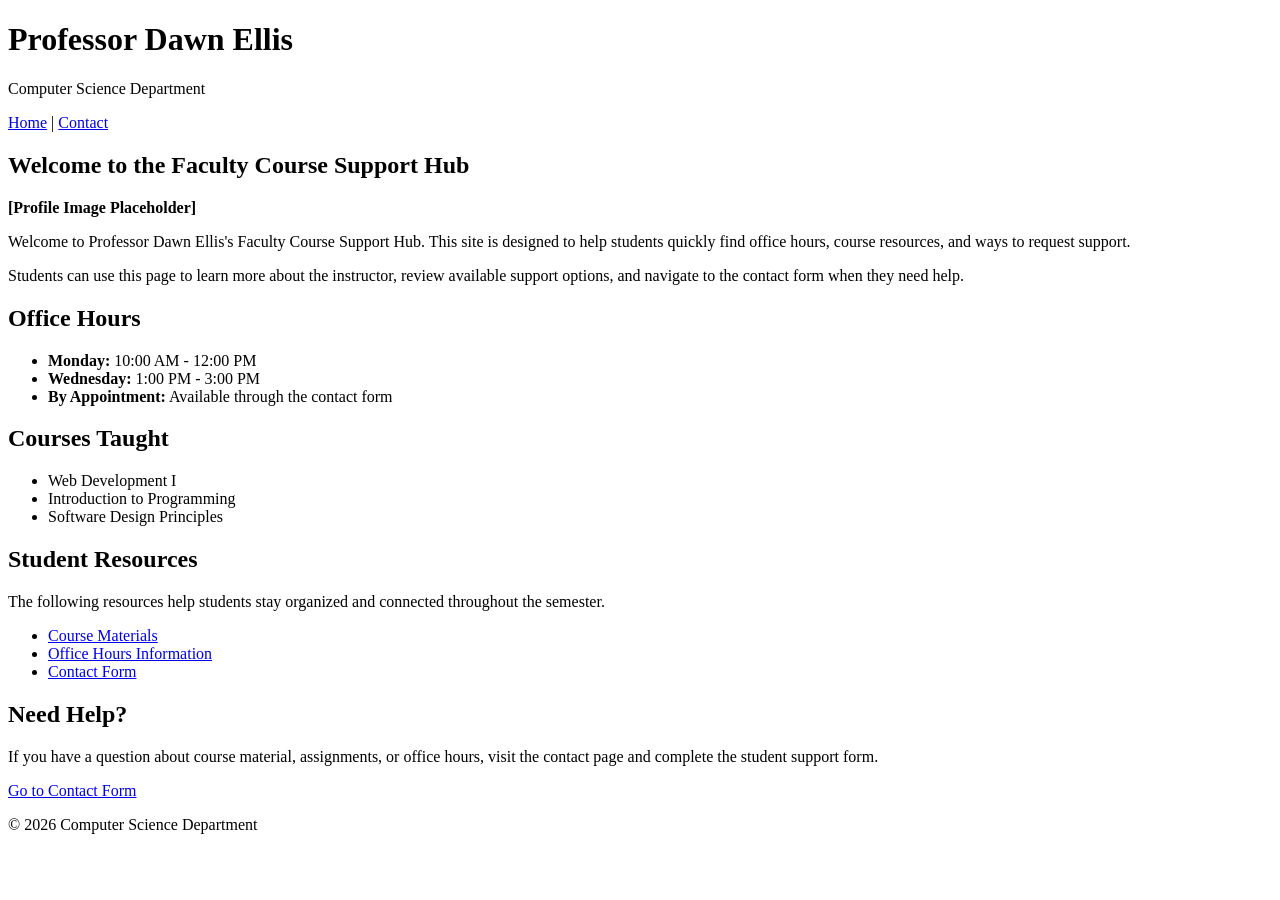
==== index.html @ a1b420f1 "Add faculty homepage HTML" ====
<!DOCTYPE html>
<html lang="en">
<head>
  <meta charset="UTF-8">
  <meta name="viewport" content="width=device-width, initial-scale=1.0">
  <title>Faculty Course Support Hub</title>
</head>
<body>

  <header>
    <h1>Professor Dawn Ellis</h1>
    <p>Computer Science Department</p>

    <nav>
      <a href="index.html">Home</a> |
      <a href="contact.html">Contact</a>
    </nav>
  </header>

  <main>
    <section>
      <h2>Welcome to the Faculty Course Support Hub</h2>

      <div>
        <p><strong>[Profile Image Placeholder]</strong></p>
      </div>

      <p>
        Welcome to Professor Dawn Ellis's Faculty Course Support Hub. This site is designed
        to help students quickly find office hours, course resources, and ways to request
        support.
      </p>

      <p>
        Students can use this page to learn more about the instructor, review available
        support options, and navigate to the contact form when they need help.
      </p>
    </section>

    <section>
      <h2>Office Hours</h2>

      <ul>
        <li><strong>Monday:</strong> 10:00 AM - 12:00 PM</li>
        <li><strong>Wednesday:</strong> 1:00 PM - 3:00 PM</li>
        <li><strong>By Appointment:</strong> Available through the contact form</li>
      </ul>
    </section>

    <section>
      <h2>Courses Taught</h2>

      <ul>
        <li>Web Development I</li>
        <li>Introduction to Programming</li>
        <li>Software Design Principles</li>
      </ul>
    </section>

    <section>
      <h2>Student Resources</h2>

      <p>
        The following resources help students stay organized and connected throughout the semester.
      </p>

      <ul>
        <li><a href="#">Course Materials</a></li>
        <li><a href="#">Office Hours Information</a></li>
        <li><a href="contact.html">Contact Form</a></li>
      </ul>
    </section>

    <section>
      <h2>Need Help?</h2>

      <p>
        If you have a question about course material, assignments, or office hours, visit
        the contact page and complete the student support form.
      </p>

      <p>
        <a href="contact.html">Go to Contact Form</a>
      </p>
    </section>
  </main>

  <footer>
    <p>&copy; 2026 Computer Science Department</p>
  </footer>

</body>
</html>
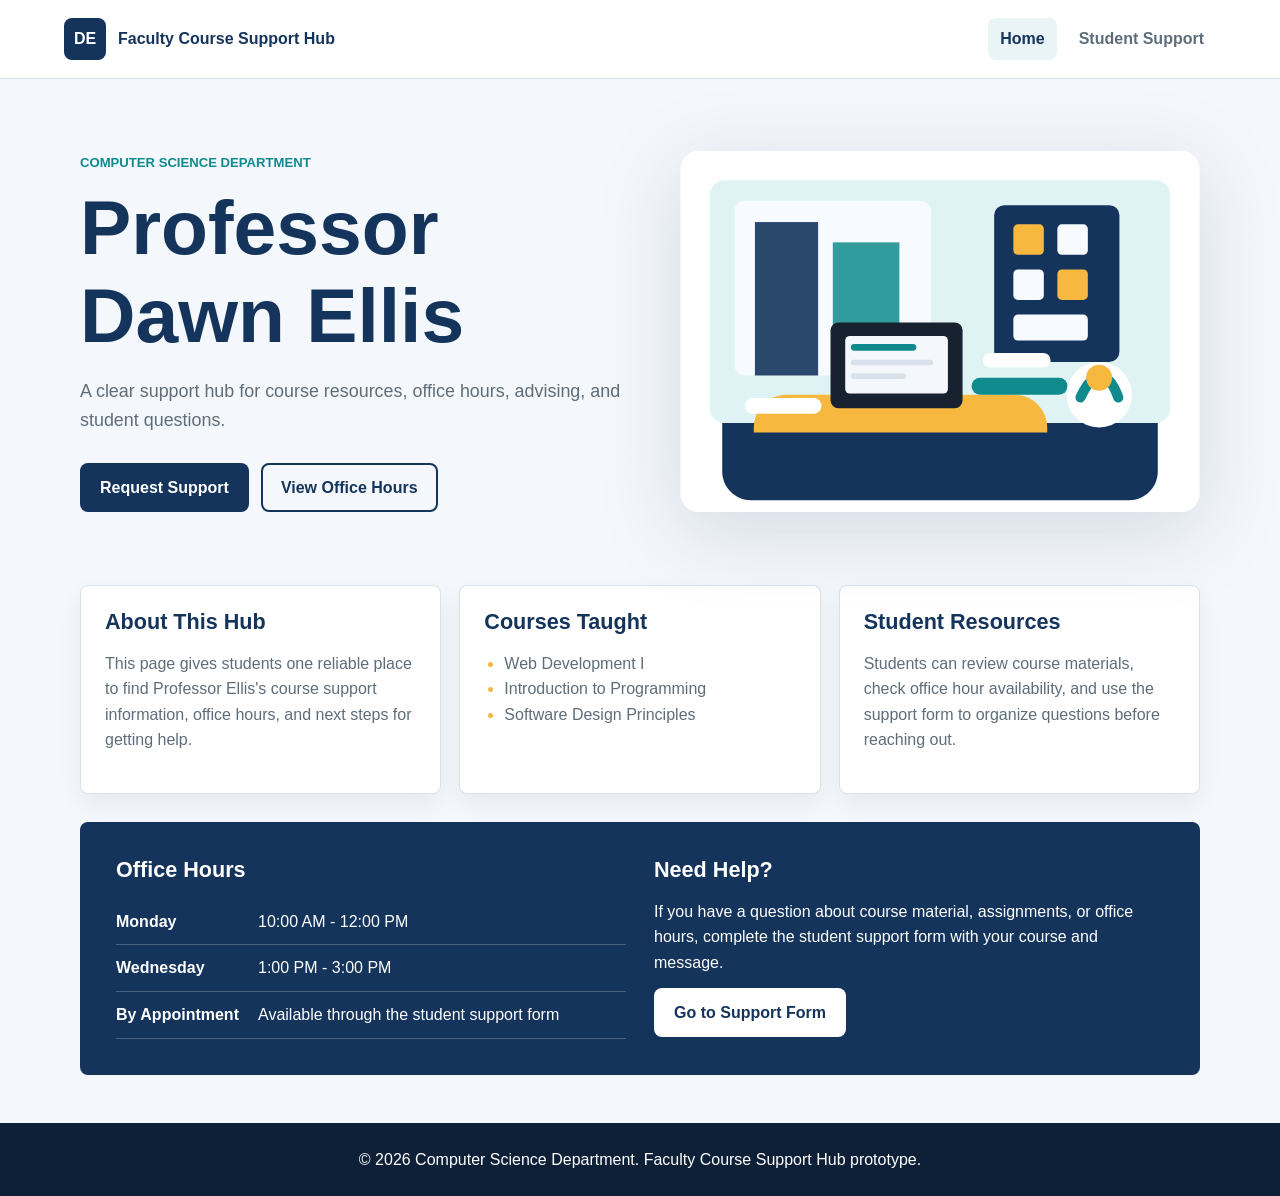
==== commit 23e5519c: "Add faculty profile homepage" ====
--- a/index.html
+++ b/index.html
@@ -1,93 +1,84 @@
-<!DOCTYPE html>
-<html lang="en">
-<head>
-  <meta charset="UTF-8">
-  <meta name="viewport" content="width=device-width, initial-scale=1.0">
-  <title>Faculty Course Support Hub</title>
-</head>
-<body>
-
-  <header>
-    <h1>Professor Dawn Ellis</h1>
-    <p>Computer Science Department</p>
-
-    <nav>
-      <a href="index.html">Home</a> |
-      <a href="contact.html">Contact</a>
-    </nav>
-  </header>
-
-  <main>
-    <section>
-      <h2>Welcome to the Faculty Course Support Hub</h2>
-
-      <div>
-        <p><strong>[Profile Image Placeholder]</strong></p>
-      </div>
-
-      <p>
-        Welcome to Professor Dawn Ellis's Faculty Course Support Hub. This site is designed
-        to help students quickly find office hours, course resources, and ways to request
-        support.
-      </p>
-
-      <p>
-        Students can use this page to learn more about the instructor, review available
-        support options, and navigate to the contact form when they need help.
-      </p>
-    </section>
-
-    <section>
-      <h2>Office Hours</h2>
-
-      <ul>
-        <li><strong>Monday:</strong> 10:00 AM - 12:00 PM</li>
-        <li><strong>Wednesday:</strong> 1:00 PM - 3:00 PM</li>
-        <li><strong>By Appointment:</strong> Available through the contact form</li>
-      </ul>
-    </section>
-
-    <section>
-      <h2>Courses Taught</h2>
-
-      <ul>
-        <li>Web Development I</li>
-        <li>Introduction to Programming</li>
-        <li>Software Design Principles</li>
-      </ul>
-    </section>
-
-    <section>
-      <h2>Student Resources</h2>
-
-      <p>
-        The following resources help students stay organized and connected throughout the semester.
-      </p>
-
-      <ul>
-        <li><a href="#">Course Materials</a></li>
-        <li><a href="#">Office Hours Information</a></li>
-        <li><a href="contact.html">Contact Form</a></li>
-      </ul>
-    </section>
-
-    <section>
-      <h2>Need Help?</h2>
-
-      <p>
-        If you have a question about course material, assignments, or office hours, visit
-        the contact page and complete the student support form.
-      </p>
-
-      <p>
-        <a href="contact.html">Go to Contact Form</a>
-      </p>
-    </section>
-  </main>
-
-  <footer>
-    <p>&copy; 2026 Computer Science Department</p>
-  </footer>
-
-</body>
-</html>+<!DOCTYPE html>
+<html lang="en">
+<head>
+  <meta charset="UTF-8">
+  <meta name="viewport" content="width=device-width, initial-scale=1.0">
+  <title>Faculty Course Support Hub | Professor Dawn Ellis</title>
+  <link rel="stylesheet" href="css/styles.css">
+</head>
+<body>
+  <header class="site-header">
+    <a class="brand" href="index.html" aria-label="Faculty Course Support Hub home">
+      <span class="brand-mark">DE</span>
+      <span>Faculty Course Support Hub</span>
+    </a>
+    <nav class="site-nav" aria-label="Main navigation">
+      <a href="index.html" aria-current="page">Home</a>
+      <a href="contact.html">Student Support</a>
+    </nav>
+  </header>
+
+  <main>
+    <section class="hero">
+      <div class="hero-copy">
+        <p class="eyebrow">Computer Science Department</p>
+        <h1>Professor Dawn Ellis</h1>
+        <p class="lede">A clear support hub for course resources, office hours, advising, and student questions.</p>
+        <div class="hero-actions">
+          <a class="button primary" href="contact.html">Request Support</a>
+          <a class="button secondary" href="#office-hours">View Office Hours</a>
+        </div>
+      </div>
+      <img class="hero-image" src="assets/faculty-hero.svg" alt="Illustration of a faculty workspace and campus building">
+    </section>
+
+    <section class="profile-grid" aria-label="Faculty page overview">
+      <article class="profile-card">
+        <h2>About This Hub</h2>
+        <p>This page gives students one reliable place to find Professor Ellis's course support information, office hours, and next steps for getting help.</p>
+      </article>
+      <article class="profile-card">
+        <h2>Courses Taught</h2>
+        <ul>
+          <li>Web Development I</li>
+          <li>Introduction to Programming</li>
+          <li>Software Design Principles</li>
+        </ul>
+      </article>
+      <article class="profile-card">
+        <h2>Student Resources</h2>
+        <p>Students can review course materials, check office hour availability, and use the support form to organize questions before reaching out.</p>
+      </article>
+    </section>
+
+    <section class="details-band" id="office-hours">
+      <div>
+        <h2>Office Hours</h2>
+        <dl class="info-list">
+          <div>
+            <dt>Monday</dt>
+            <dd>10:00 AM - 12:00 PM</dd>
+          </div>
+          <div>
+            <dt>Wednesday</dt>
+            <dd>1:00 PM - 3:00 PM</dd>
+          </div>
+          <div>
+            <dt>By Appointment</dt>
+            <dd>Available through the student support form</dd>
+          </div>
+        </dl>
+      </div>
+      <div>
+        <h2>Need Help?</h2>
+        <p>If you have a question about course material, assignments, or office hours, complete the student support form with your course and message.</p>
+        <a class="button light" href="contact.html">Go to Support Form</a>
+      </div>
+    </section>
+  </main>
+
+  <footer class="site-footer">
+    <p>&copy; 2026 Computer Science Department. Faculty Course Support Hub prototype.</p>
+  </footer>
+</body>
+</html>
--- a/css/styles.css
+++ b/css/styles.css
@@ -0,0 +1,372 @@
+:root {
+  --school-primary: #14345c;
+  --school-secondary: #0f8b8d;
+  --school-accent: #f6b83f;
+  --ink: #18212f;
+  --muted: #5f6d7a;
+  --surface: #ffffff;
+  --soft-surface: #f4f7fb;
+  --line: #d9e2ec;
+  --radius: 8px;
+  --shadow: 0 18px 40px rgba(20, 52, 92, 0.14);
+}
+
+* {
+  box-sizing: border-box;
+}
+
+body {
+  margin: 0;
+  color: var(--ink);
+  background: var(--soft-surface);
+  font-family: Arial, Helvetica, sans-serif;
+  line-height: 1.6;
+}
+
+a {
+  color: inherit;
+}
+
+.site-header {
+  display: flex;
+  align-items: center;
+  justify-content: space-between;
+  gap: 24px;
+  padding: 18px clamp(18px, 5vw, 64px);
+  background: var(--surface);
+  border-bottom: 1px solid var(--line);
+}
+
+.brand {
+  display: inline-flex;
+  align-items: center;
+  gap: 12px;
+  color: var(--school-primary);
+  font-weight: 800;
+  text-decoration: none;
+}
+
+.brand-mark {
+  display: grid;
+  width: 42px;
+  height: 42px;
+  place-items: center;
+  color: #fff;
+  background: var(--school-primary);
+  border-radius: 8px;
+}
+
+.site-nav {
+  display: flex;
+  gap: 10px;
+  flex-wrap: wrap;
+}
+
+.site-nav a {
+  padding: 8px 12px;
+  color: var(--muted);
+  text-decoration: none;
+  border-radius: 8px;
+  font-weight: 700;
+}
+
+.site-nav a[aria-current="page"],
+.site-nav a:hover {
+  color: var(--school-primary);
+  background: #eaf3f5;
+}
+
+main {
+  width: min(1120px, calc(100% - 32px));
+  margin: 0 auto;
+}
+
+.hero {
+  display: grid;
+  grid-template-columns: minmax(0, 1fr) minmax(320px, 520px);
+  gap: clamp(24px, 5vw, 56px);
+  align-items: center;
+  padding: clamp(32px, 7vw, 72px) 0;
+}
+
+.hero-copy {
+  max-width: 650px;
+}
+
+.eyebrow {
+  margin: 0 0 10px;
+  color: var(--school-secondary);
+  font-size: 0.82rem;
+  font-weight: 800;
+  letter-spacing: 0;
+  text-transform: uppercase;
+}
+
+h1,
+h2 {
+  margin: 0;
+  color: var(--school-primary);
+  line-height: 1.15;
+}
+
+h1 {
+  font-size: clamp(2.4rem, 7vw, 4.8rem);
+}
+
+h2 {
+  font-size: 1.35rem;
+}
+
+.lede,
+.page-heading p {
+  color: var(--muted);
+  font-size: 1.12rem;
+}
+
+.hero-actions {
+  display: flex;
+  gap: 12px;
+  flex-wrap: wrap;
+  margin-top: 28px;
+}
+
+.button {
+  display: inline-flex;
+  align-items: center;
+  justify-content: center;
+  min-height: 44px;
+  padding: 10px 18px;
+  border: 2px solid transparent;
+  border-radius: 8px;
+  font-weight: 800;
+  text-decoration: none;
+  cursor: pointer;
+}
+
+.button.primary {
+  color: #fff;
+  background: var(--school-primary);
+}
+
+.button.secondary {
+  color: var(--school-primary);
+  border-color: var(--school-primary);
+  background: transparent;
+}
+
+.button.light {
+  margin-top: 12px;
+  color: var(--school-primary);
+  background: #fff;
+}
+
+.hero-image {
+  width: 100%;
+  max-height: 420px;
+  object-fit: contain;
+  filter: drop-shadow(var(--shadow));
+}
+
+.profile-grid {
+  display: grid;
+  grid-template-columns: repeat(3, minmax(0, 1fr));
+  gap: 18px;
+  margin-bottom: 28px;
+}
+
+.profile-card,
+.contact-panel,
+.interest-form {
+  background: var(--surface);
+  border: 1px solid var(--line);
+  border-radius: var(--radius);
+  box-shadow: 0 10px 24px rgba(24, 33, 47, 0.06);
+}
+
+.profile-card {
+  padding: 24px;
+}
+
+.profile-card p,
+.profile-card li,
+.contact-panel p {
+  color: var(--muted);
+}
+
+.profile-card ul {
+  margin-bottom: 0;
+  padding-left: 20px;
+}
+
+.profile-card li::marker,
+.check-list li::marker {
+  color: var(--school-accent);
+}
+
+.details-band {
+  display: grid;
+  grid-template-columns: repeat(2, minmax(0, 1fr));
+  gap: 28px;
+  margin-bottom: 48px;
+  padding: clamp(24px, 4vw, 36px);
+  color: #fff;
+  background: var(--school-primary);
+  border-radius: var(--radius);
+}
+
+.details-band h2 {
+  color: #fff;
+}
+
+.details-band p {
+  margin-bottom: 0;
+}
+
+.info-list {
+  margin: 16px 0 0;
+}
+
+.info-list div {
+  display: grid;
+  grid-template-columns: 130px 1fr;
+  gap: 12px;
+  padding: 10px 0;
+  border-bottom: 1px solid rgba(255, 255, 255, 0.22);
+}
+
+.info-list dt {
+  font-weight: 800;
+}
+
+.info-list dd {
+  margin: 0;
+}
+
+.page-heading {
+  max-width: 760px;
+  padding: clamp(30px, 6vw, 60px) 0 28px;
+}
+
+.form-layout {
+  display: grid;
+  grid-template-columns: minmax(0, 1fr) 320px;
+  gap: 24px;
+  align-items: start;
+  margin-bottom: 48px;
+}
+
+.interest-form {
+  padding: clamp(20px, 4vw, 32px);
+}
+
+fieldset {
+  margin: 0 0 28px;
+  padding: 0;
+  border: 0;
+}
+
+legend {
+  margin-bottom: 14px;
+  color: var(--school-primary);
+  font-size: 1.2rem;
+  font-weight: 800;
+}
+
+label {
+  display: block;
+  margin: 14px 0 6px;
+  font-weight: 700;
+}
+
+input,
+select,
+textarea {
+  width: 100%;
+  min-height: 44px;
+  padding: 10px 12px;
+  color: var(--ink);
+  background: #fff;
+  border: 1px solid #b9c6d3;
+  border-radius: 8px;
+  font: inherit;
+}
+
+textarea {
+  resize: vertical;
+}
+
+.option-grid {
+  display: grid;
+  grid-template-columns: repeat(2, minmax(0, 1fr));
+  gap: 10px 18px;
+}
+
+.option-grid label {
+  display: flex;
+  align-items: center;
+  gap: 10px;
+  min-height: 44px;
+  margin: 0;
+  padding: 10px 12px;
+  background: var(--soft-surface);
+  border: 1px solid var(--line);
+  border-radius: 8px;
+}
+
+.option-grid input {
+  width: auto;
+  min-height: auto;
+}
+
+.form-button {
+  width: 100%;
+  border: 0;
+}
+
+.contact-panel {
+  padding: 24px;
+}
+
+.site-footer {
+  padding: 24px clamp(18px, 5vw, 64px);
+  color: #fff;
+  background: #0d2038;
+  text-align: center;
+}
+
+.site-footer p {
+  margin: 0;
+}
+
+@media (max-width: 820px) {
+  .site-header,
+  .hero,
+  .details-band,
+  .form-layout {
+    grid-template-columns: 1fr;
+  }
+
+  .site-header {
+    display: grid;
+  }
+
+  .profile-grid,
+  .option-grid {
+    grid-template-columns: 1fr;
+  }
+
+  .hero-image {
+    max-height: 320px;
+  }
+}
+
+@media (max-width: 520px) {
+  main {
+    width: min(100% - 24px, 1120px);
+  }
+
+  .info-list div {
+    grid-template-columns: 1fr;
+    gap: 2px;
+  }
+}
